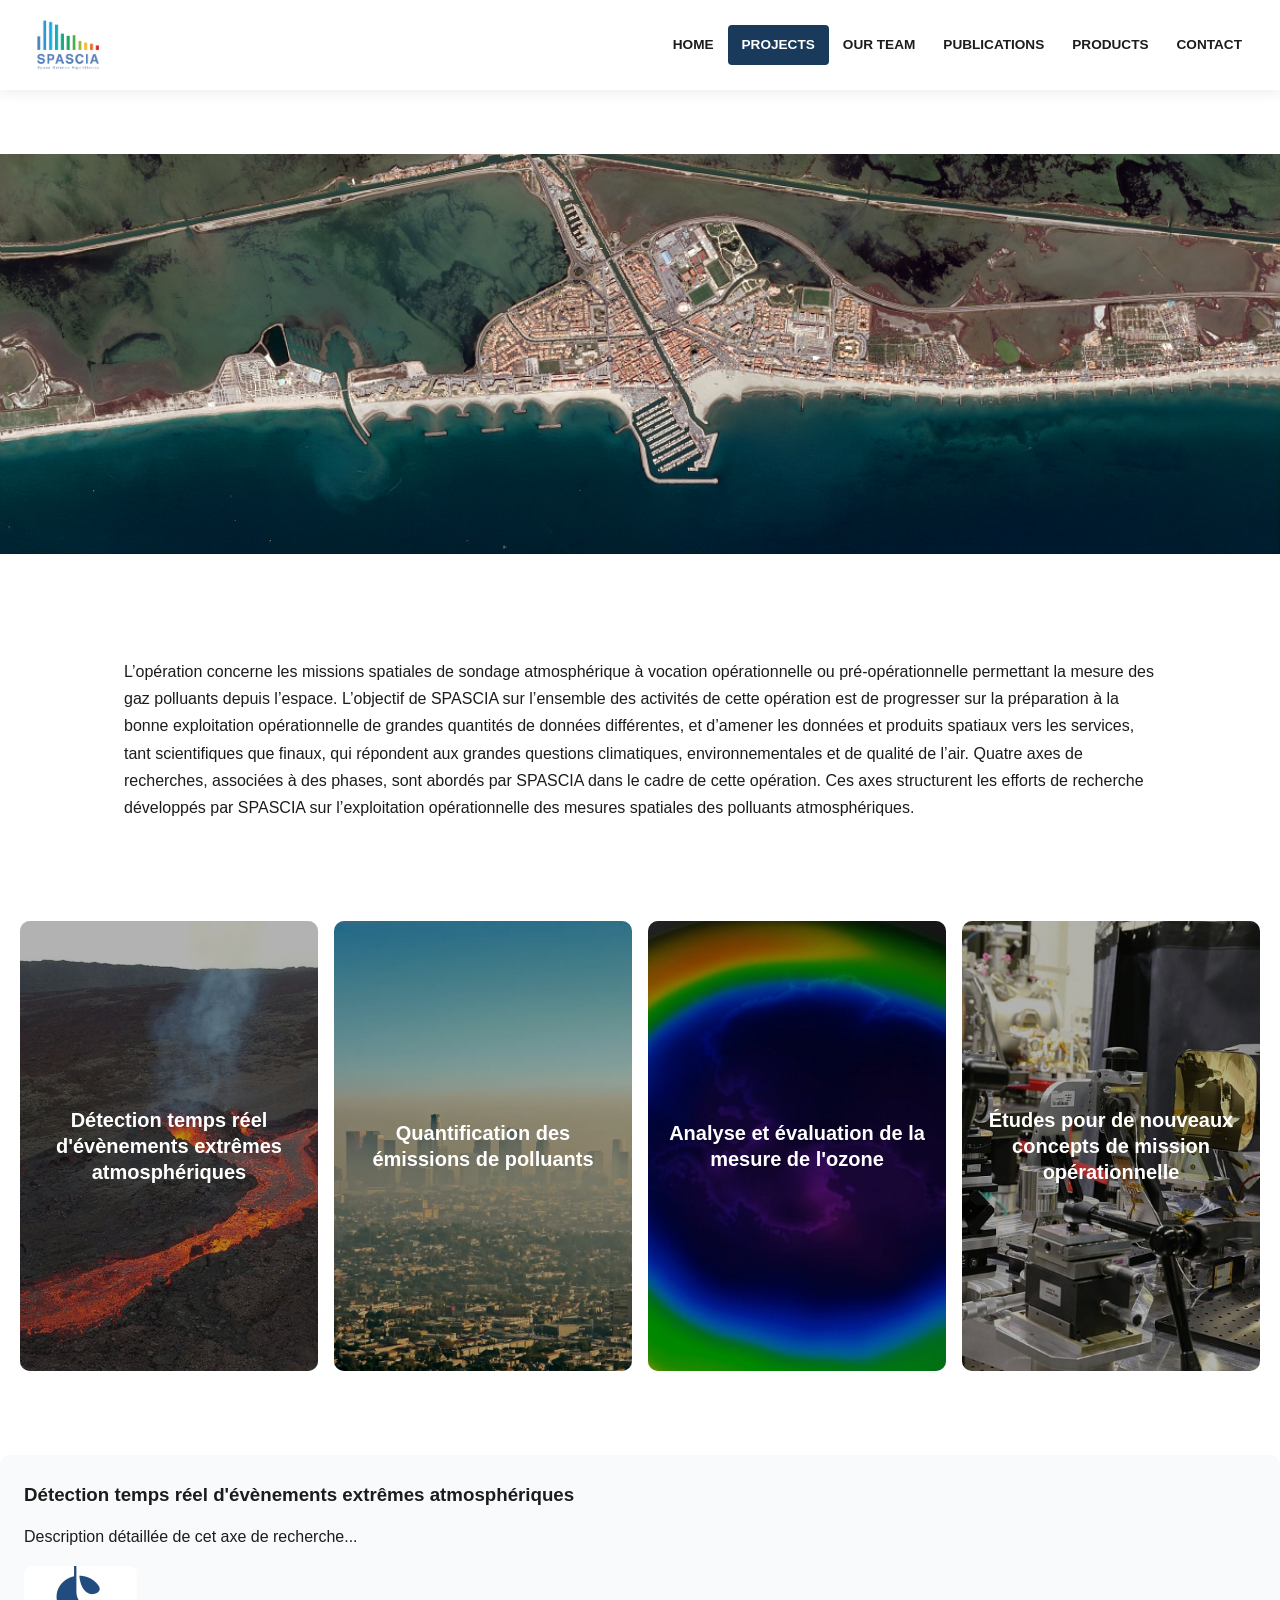
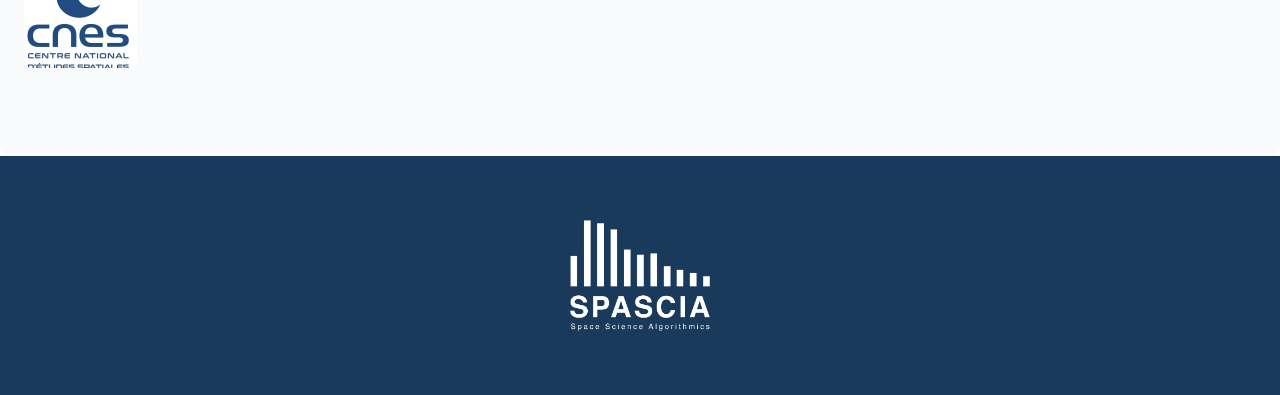
==== SpasciaV1/exomcash.html @ 48d67d58 "Premier test de GitHub Pages" ====
<!DOCTYPE html>
<html lang="en">

<head>

    <meta charset="UTF-8">
    <meta name="viewport" content="width=device-width, initial-scale=1.0">

    <title>SPASCIA – Space Science & Algorithmics</title>

    <!-- Google Fonts -->
    <link rel="preconnect" href="https://fonts.googleapis.com">
    <link rel="preconnect" href="https://fonts.gstatic.com" crossorigin>

    <link href="https://fonts.googleapis.com/css2?family=Playfair+Display:wght@400;700;800&display=swap" rel="stylesheet">

    <!-- CSS -->

    <link rel="stylesheet" href="../css/main.css">
    <link rel="stylesheet" href="../css/header.css">
    <link rel="stylesheet" href="../css/hero.css">
    <link rel="stylesheet" href="../css/cards.css">
    <link rel="stylesheet" href="../css/responsive.css">

</head>

<body>

<header>

    <div class="header-inner">

        <div class="nav-left">

            <a href="index.html" class="nav-logo">

                <img src="../Media/logo_spascia.jpg" alt="Spascia">

            </a>

        </div>

        <nav class="nav-center">

            <a href="index.html">Home</a>

            <a href="projects.html">Projects</a>

            <a href="team.html">Our team</a>

            <a href="publications.html">Publications</a>

            <a href="products.html">Products</a>

            <a href="contact.html">Contact</a>

        </nav>

    </div>

</header>

<main>

    <section id="exomcash_projects" class="page">

        <section class="hero-project-banner">

            <div class="hero-project-banner__media">
                <img src="../Media/exomcash.jpg" alt="Illustration exomcash" class="hero-project-banner__img">
            </div>

        </section>

        <section class="text-spascia">
            L’opération concerne les missions spatiales de sondage atmosphérique à vocation opérationnelle ou pré-opérationnelle permettant la mesure des gaz polluants depuis l’espace. 
            L’objectif de SPASCIA sur l’ensemble des activités de cette opération est de progresser sur la préparation à la bonne exploitation opérationnelle de grandes quantités de 
            données différentes, et d’amener les données et produits spatiaux vers les services, tant scientifiques que finaux, qui répondent aux grandes questions climatiques, 
            environnementales et de qualité de l’air.

            Quatre axes de recherches, associées à des phases, sont abordés par SPASCIA dans le cadre de cette opération. 
            Ces axes structurent les efforts de recherche développés par SPASCIA sur l’exploitation opérationnelle des mesures spatiales des polluants atmosphériques.
        </section>

        <section class="solutions"> 
            <div class="exomcash-grid">

                <div class="box" data-axe="detection">
                    <img src="../Media/volcan.jpg" class="hero-exomcash-img">
                    <div class="exom-overlay">
                        <h3>Détection temps réel d'évènements extrêmes atmosphériques</h3>
                    </div>
                </div>

                <div class="box" data-axe="quantification">
                    <img src="../Media/smog.webp" class="hero-exomcash-img">
                    <div class="exom-overlay">
                        <h3>Quantification des émissions de polluants</h3>
                    </div>
                </div>

                <div class="box" data-axe="ozone">
                    <img src="../Media/esa_ozone.jpg" class="hero-exomcash-img">
                    <div class="exom-overlay">
                        <h3>Analyse et évaluation de la mesure de l'ozone</h3>
                    </div>
                </div>

                <div class="box" data-axe="concepts">
                    <img src="../Media/iasiNG.jpg" class="hero-exomcash-img">
                    <div class="exom-overlay">
                        <h3>Études pour de nouveaux concepts de mission opérationnelle</h3>
                    </div>
                </div>
            </div>
        </section>

        <section class="axe-detail" id="axe-detail">
            <!-- Rempli dynamiquement par JS -->
        </section>



    </section>

</main>

<footer>
    <div class="footer-centered" role="contentinfo">

        <div class="footer-centered__container">
            
            <!-- Logo -->
            <a href="#" class="footer-centered__logo" aria-label="Homepage">
                <img src="../Media/logo_spascia_white.png">
            </a>
</footer>

<script src="../js/utils.js"></script>
<script src="../js/csv.js"></script>
<script src="../js/products.js"></script>
<script src="../js/pagination.js"></script>
<script src="../js/navigation.js"></script>
<script src="../js/slider.js"></script>
<script src="../js/main.js"></script>
<script src="../js/exomcash.js"></script>

</body>


</html>
---- css/main.css ----
/* =======================================
   VARIABLES
======================================= */

:root {

    --primary:#1a3a5c;

    --primary-light:#2a5a8c;

    --accent:#3e8bc4;

    --foreground:#1c1c1c;

    --foreground-light:#5a6270;

    --background:#ffffff;

    --bg-alt:#f5f7fa;

    --separator:#d0dce8;

    --radius:8px;

    --max-width:1080px;

    --nav-height:100px;

    --font-display: 'Playfair Display', Georgia, serif;

    --font-body: 'Source Sans 3', 'Helvetica Neue', sans-serif;


}

/* =======================================
   RESET
======================================= */

*,
*::before,
*::after{

    margin:0;

    padding:0;

    box-sizing:border-box;

}

html{

    scroll-behavior:smooth;

}

body{

    background:var(--background);

    color:var(--foreground);

    font-family:var(--font-body);

    font-size:16px;

    line-height:1.7;

}

img{

    display:block;

    max-width:100%;

}

a{

    color:inherit;

    text-decoration:none;

}

ul{

    list-style:none;

}

/* =======================================
   CONTAINERS
======================================= */

.container{

    width:min(100% - 48px,var(--max-width));

    margin:auto;

}

.text-spascia{

    max-width:var(--max-width);

    margin:auto;

    padding:40px 24px;

}

.text-spascia p{

    margin-bottom:20px;

    text-align:justify;

}

.text-spascia ol{

    padding-left:24px;

    margin-bottom:24px;

}

.home-title {
    font-size : 30px;
    font-weight: bold;
    max-width:var(--max-width);
    margin: auto;
    text-align: center;
}

/* =======================================
   UTILITAIRES
======================================= */

.hidden{

    display:none;

}

.center{

    text-align:center;

}

.mt-2{

    margin-top:2rem;

}

.mb-2{

    margin-bottom:2rem;

}
---- css/header.css ----
/* ── HEADER ── */


header {
  position: sticky;
  top: 0;
  z-index: 9999;
  background: var(--background);
  box-shadow: 0 2px 12px rgba(26, 58, 92, 0.10);
}

.header-inner {
  position: relative;
  display: flex;
  align-items: center;
  justify-content: space-between;
  padding: 0 24px;
  height: 90px;
}

/* Logo */
.nav-left { display: flex; align-items: center; gap: 12px; }
.nav-logo img { height: 70px; display: block; }

/* Navigation links */
.nav-center { display: flex; align-items: center; }

.nav-center a {
  font-size: 0.85rem;
  font-weight: 600;
  text-transform: uppercase;
  padding: 8px 14px;
  text-decoration: none;
  color: var(--foreground);
  border-radius: 4px;
  transition: background 0.2s, color 0.2s;
}

.nav-center a:hover,
.nav-center a.active {
  background: var(--primary);
  color: #fff;
}

/* ── FOOTER ── */


.footer-centered {
    background-color: var(--primary);
    color: white;
    padding: 2.5rem 1.5rem;
    border-top: 1px solid;
    text-align: center;
}

.footer-centered__container {
    max-width: 800px;
    margin: 0 auto;
    
    /* Core layout styles */
    display: flex;
    flex-direction: column;
    align-items: center;
    gap: 1.5rem;
}

.footer-centered__logo {
    display: block;
    width: 25%;
    height: auto;
}
---- css/hero.css ----
/* ==========================================================
   HERO SECTION
   ========================================================== */

.hero-section {
    position: relative;
    width: 100%;
    height: 100vh;
    min-height: 600px;
    overflow: hidden;
    display: flex;
    align-items: center;
}


/* ==========================================================
   BACKGROUND FALLBACK
   ========================================================== */

.hero-video-fallback {
    position: absolute;
    inset: 0;

    background: linear-gradient(
        135deg,
        #051a2e 0%,
        #0c3a5a 25%,
        #0C80A1 60%,
        #0a5f78 100%
    );

    background-size: 400% 400%;

    animation: gradientShift 12s ease infinite;

    z-index: 0;
}

@keyframes gradientShift {

    0%,
    100% {
        background-position: 0% 50%;
    }

    50% {
        background-position: 100% 50%;
    }

}


/* ==========================================================
   STARS
   ========================================================== */

.hero-stars {

    position: absolute;

    inset: 0;

    z-index: 1;

    pointer-events: none;

    background-image:
        radial-gradient(1px 1px at 15% 20%, rgba(255,255,255,.7) 0%, transparent 100%),
        radial-gradient(1px 1px at 35% 60%, rgba(255,255,255,.5) 0%, transparent 100%),
        radial-gradient(1.5px 1.5px at 55% 35%, rgba(255,255,255,.6) 0%, transparent 100%),
        radial-gradient(1px 1px at 75% 70%, rgba(255,255,255,.4) 0%, transparent 100%),
        radial-gradient(1px 1px at 90% 15%, rgba(255,255,255,.5) 0%, transparent 100%),
        radial-gradient(1px 1px at 5% 80%, rgba(255,255,255,.3) 0%, transparent 100%),
        radial-gradient(1.5px 1.5px at 65% 90%, rgba(255,255,255,.4) 0%, transparent 100%),
        radial-gradient(1px 1px at 25% 45%, rgba(255,255,255,.6) 0%, transparent 100%),
        radial-gradient(1px 1px at 80% 40%, rgba(255,255,255,.3) 0%, transparent 100%),
        radial-gradient(2px 2px at 45% 10%, rgba(255,255,255,.5) 0%, transparent 100%);

    animation: twinkle 6s ease-in-out infinite alternate;

}

@keyframes twinkle {

    from {
        opacity: .6;
    }

    to {
        opacity: 1;
    }

}


/* ==========================================================
   VIDEO
   ========================================================== */

.hero-video-bg {

    position: absolute;

    inset: 0;

    width: 100%;

    height: 100%;

    object-fit: cover;

    z-index: 0;

}


/* ==========================================================
   OVERLAY
   ========================================================== */

.hero-overlay {

    position: absolute;

    inset: 0;

    z-index: 2;

    background: linear-gradient(
        to right,
        rgba(5,26,46,.78) 0%,
        rgba(5,26,46,.55) 55%,
        rgba(5,26,46,.20) 100%
    );

}


/* ==========================================================
   CONTENT
   ========================================================== */

.hero-content {

    position: relative;

    z-index: 3;

    width: 100%;

    max-width: var(--max-width);

    margin: 0 auto;

    padding: 0 2rem;

    padding-top: var(--nav-height);

}

.hero-text {

    max-width: 560px;

}


/* ==========================================================
   ANIMATIONS
   ========================================================== */

.hero-eyebrow,
.hero-title,
.hero-subtitle,
.hero-cta {

    opacity: 0;

    transform: translateY(20px);

}


/* ==========================================================
   EYEBROW
   ========================================================== */

.hero-eyebrow {

    margin-bottom: 1rem;

    color: rgba(255,255,255,.65);

    text-transform: uppercase;

    letter-spacing: .2em;

    font-weight: 600;

    font-family: var(--font-display);

    animation: heroFadeUp .8s ease .3s forwards;

}


/* ==========================================================
   TITLE
   ========================================================== */

.hero-title {

    margin-bottom: 1.25rem;

    color: white;

    line-height: 1.1;

    font-size: clamp(2.5rem,5vw,4rem);

    font-family: var(--font-display);

    font-weight: 800;

    letter-spacing: -.03em;

    animation: heroFadeUp .8s ease .5s forwards;

}

.hero-title .accent {

    color: #4fc3e8;

}


/* ==========================================================
   SUBTITLE
   ========================================================== */

.hero-subtitle {

    margin-bottom: 2.5rem;

    color: rgba(255,255,255,.82);

    font-size: 1.05rem;

    line-height: 1.65;

    animation: heroFadeUp .8s ease .7s forwards;

}


/* ==========================================================
   CTA
   ========================================================== */

.hero-cta {

    animation: heroFadeUp .8s ease .9s forwards;

}

.btn-discover {

    display: inline-flex;

    align-items: center;

    gap: .6rem;

    padding: .85rem 2rem;

    border: 2px solid transparent;

    border-radius: 4px;

    background: var(--primary);

    color: white;

    cursor: pointer;

    text-transform: uppercase;

    text-decoration: none;

    letter-spacing: .06em;

    font-size: .9rem;

    font-weight: 700;

    font-family: var(--font-display);

    box-shadow: 0 4px 24px rgba(12,128,161,.35);

    transition:
        background .25s ease,
        transform .2s ease,
        box-shadow .25s ease;

}

.btn-discover:hover {

    background: #0a6e8c;

    color: white;

    text-decoration: none;

    transform: translateY(-2px);

    box-shadow: 0 8px 32px rgba(12,128,161,.45);

}

.btn-discover svg {

    transition: transform .25s ease;

}

.btn-discover:hover svg {

    transform: translateY(3px);

}


/* ==========================================================
   HERO IMAGE
   ========================================================== */

.hero-image {

    max-width: 860px;

    margin: 32px auto;

    overflow: hidden;

    border-radius: var(--radius);

    box-shadow: 0 8px 32px rgba(26,58,92,.15);

}

.hero-image img {

    width: 100%;

    display: block;

}


/* ==========================================================
   FADE ANIMATION
   ========================================================== */

@keyframes heroFadeUp {

    to {

        opacity: 1;

        transform: translateY(0);

    }

}
---- css/cards.css ----
/* ==========================================================
   CARDS
   ========================================================== */

/* ---------- Section globale ---------- */

.solutions,
.projects {
    padding: 60px 20px;
}


/* ---------- Grille classique (3 colonnes) ---------- */

.grid3 {
    display: grid;
    grid-template-columns: repeat(3, 1fr);
    gap: 20px;
    margin-bottom: 40px;
}


/* ---------- Grille Exomcash (4 colonnes) ---------- */

.exomcash-grid {
  display: grid;
  grid-template-columns: repeat(4, 1fr);
  gap: 16px;
}

.box {
  position: relative;      /* nécessaire pour positionner l'image et l'overlay */
  padding: 0;
  background: #e5e7eb;     /* couleur de secours si pas d'image */
  border-radius: 10px;
  text-align: center;
  height: 450px;
  cursor: pointer;
  overflow: hidden;        /* pour rogner proprement l'image */
  transition: transform 0.15s ease, box-shadow 0.2s ease;
}

.box:hover {
  transform: translateY(-2px);
  box-shadow: 0 6px 16px rgba(0,0,0,.15);
}

.box.active {
  outline: 3px solid #93c5fd;
  outline-offset: -3px;
}

.hero-exomcash-img {
  position: absolute;
  inset: 0;
  width: 100%;
  height: 100%;
  object-fit: cover;       /* rogne l'image pour remplir la case */
  object-position: center;
  z-index: 1;
}

.exom-overlay {
  position: absolute;
  inset: 0;
  z-index: 2;
  display: flex;
  align-items: center;
  justify-content: center;
  padding: 0 20px;
  background: rgba(0,0,0,.30);
  transition: background 0.2s ease;
}

.box:hover .exom-overlay {
  background: rgba(0,0,0,.55);
}

.exom-overlay h3 {
  color: white;
  font-size: 20px;
  line-height: 1.3;
  text-align: center;
  margin: 0;
}


/* ---------- Zone de détail (contenu dynamique sous la grille) ---------- */

.axe-detail {
  margin-top: 24px;
  padding: 24px;
  border-radius: 10px;
  background: #f9fafb;
  min-height: 300px;
}

.axe-detail__title {
  margin-bottom: 12px;
}

.axe-detail__img {
  max-width: 100%;
  border-radius: 8px;
  margin: 16px 0;
}


/* ---------- Carte générique (.card) ---------- */

.card {
    position: relative;
    overflow: hidden;
    border-radius: 12px;
    cursor: pointer;
    height: 400px;
}

.card-link {
    display: block;
    text-decoration: none;
    color: inherit;
}

.card-link .card {
    cursor: pointer;
}

.card img {
    position: absolute;
    top: 0;
    left: 0;
    width: 100%;
    height: 100%;
    object-fit: cover;
    display: block;
    transition: transform .4s ease;
}

.card:hover img {
    transform: scale(1.1);
}


/* ---------- Overlay générique (.overlay, cartes classiques) ---------- */

.overlay {
    position: absolute;
    inset: 0;
    display: flex;
    align-items: center;
    justify-content: center;
    background: rgba(0,0,0,.40);
}

.overlay h3 {
    color: white;
    font-size: 22px;
    text-align: center;
    padding: 0 15px;
}


/* ==========================================================
   DESCRIPTIONS
   ========================================================== */

.card-descriptions {
    display: grid;
    grid-template-columns: repeat(3,1fr);
    gap: 20px;
    margin: 0 auto;
    padding: 0 20px;
}

.card-descriptions p {
    text-align: justify;
    font-size: 1.1rem;
    line-height: 1.7;
}


/* ==========================================================
   PROJECT BANNER
   ========================================================== */

.hero-project-banner {
    position: relative;
    width: 100%;
    margin: 4rem 0;
}

.hero-project-banner__media {
    width: 100%;
    height: 400px;
    overflow: hidden;
}

.hero-project-banner__img {
    width: 100%;
    height: 100%;
    object-fit: cover;
    object-position: center;
}

.hero-project-banner__label {
    position: absolute;
    left: 0;
    bottom: -50px;
    width: 600px;
    height: 150px;
    display: flex;
    align-items: center;
    background: #0c3a5a;
    border-radius: 0 4px 4px 0;
    padding: .8rem 1.5rem;
    box-shadow: 0 4px 10px rgba(0,0,0,.10);
}

.hero-project-banner__label h1 {
    margin: 0;
    color: white;
    font-family: var(--font-display);
    font-size: 2.5rem;
}

.hero-project-banner__caption {
    position: absolute;
    right: 10px;
    bottom: 10px;
    padding: 2px 6px;
    border-radius: 3px;
    background: rgba(0,0,0,.40);
    color: white;
    font-size: .7rem;
}
---- css/responsive.css ----
/* ==========================================================
   RESPONSIVE
   ========================================================== */


/* ==========================================================
   TABLETTE
   ========================================================== */

@media (max-width: 992px) {

    /* ---------- Header ---------- */

    .header-inner {

        padding: 0 16px;

    }

    .nav-center {

        gap: 4px;

    }

    .nav-center a {

        padding: 8px 10px;

        font-size: .8rem;

    }


    /* ---------- Hero ---------- */

    .hero-content {

        padding: 0 1.5rem;

        padding-top: var(--nav-height);

    }

    .hero-title {

        font-size: clamp(2.2rem, 6vw, 3.5rem);

    }

    .hero-subtitle {

        font-size: 1rem;

    }


    /* ---------- Cartes ---------- */

    .grid3 {

        grid-template-columns: repeat(2, 1fr);

    }

    .card-descriptions {

        grid-template-columns: repeat(2, 1fr);

    }


    /* ---------- Project Banner ---------- */

    .hero-project-banner__media {

        height: 280px;

    }

    .hero-project-banner__label {

        width: 380px;

        height: 150px;

        bottom: -35px;

    }

    .hero-project-banner__label h1 {

        font-size: 2rem;

    }

}


/* ==========================================================
   MOBILE
   ========================================================== */

@media (max-width: 768px) {

    /* ---------- Header ---------- */

    .header-inner {

        flex-direction: column;

        justify-content: center;

        height: auto;

        padding: 20px;

    }

    .nav-left {

        margin-bottom: 15px;

    }

    .nav-logo img {

        height: 60px;

    }

    .nav-center {

        flex-wrap: wrap;

        justify-content: center;

    }

    .nav-center a {

        padding: 8px;

    }


    /* ---------- Hero ---------- */

    .hero-section {

        min-height: 500px;

    }

    .hero-content {

        padding: 0 24px;

    }

    .hero-text {

        max-width: 100%;

    }

    .hero-title {

        font-size: 2.4rem;

    }

    .hero-subtitle {

        font-size: .95rem;

    }


    /* ---------- Image ---------- */

    .hero-image {

        margin: 24px 16px;

    }


    /* ---------- Texte ---------- */

    .text-spascia {

        padding: 32px 20px;

    }


    /* ---------- Cartes ---------- */

    .grid3 {

        grid-template-columns: 1fr;

    }

    .card-descriptions {

        grid-template-columns: 1fr;

    }


    /* ---------- Project Banner ---------- */

    .hero-project-banner__media {

        height: 180px;

    }

    .hero-project-banner__label {

        width: 280px;

        height: 90px;

        bottom: -15px;

        padding: 1rem;

    }

    .hero-project-banner__label h1 {

        font-size: 1.4rem;

    }

    .hero-project-banner__caption {

        display: none;

    }


    /* ---------- Tableau ---------- */

    .data-table-section {

        padding: 0 16px 40px;

    }

    .data-table-meta {

        flex-direction: column;

        align-items: flex-start;

    }

}


/* ==========================================================
   PETITS SMARTPHONES
   ========================================================== */

@media (max-width: 480px) {

    .hero-title {

        font-size: 2rem;

    }

    .hero-eyebrow {

        font-size: .75rem;

    }

    .hero-subtitle {

        font-size: .9rem;

    }

    .btn-discover {

        width: 100%;

        justify-content: center;

    }

    .text-spascia {

        padding: 24px 16px;

    }

    .article-header h1 {

        font-size: 2rem;

    }

}
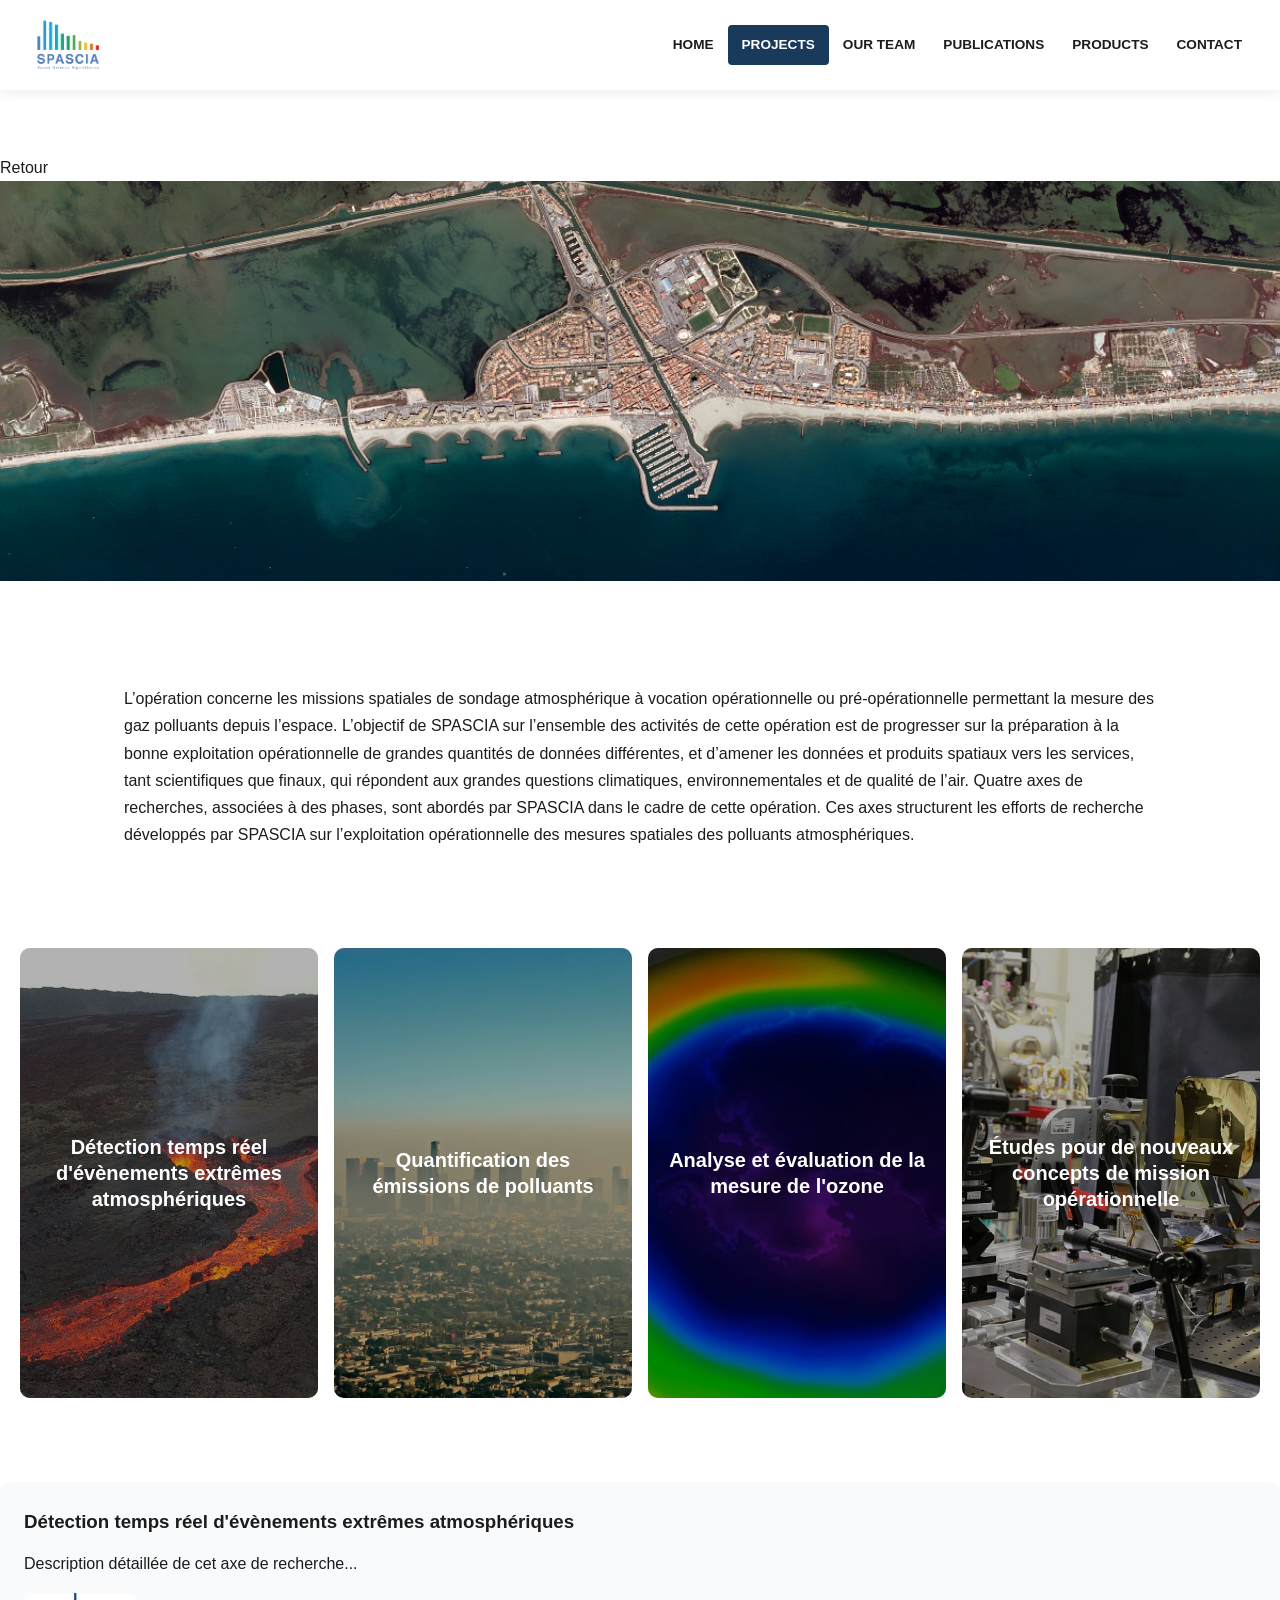
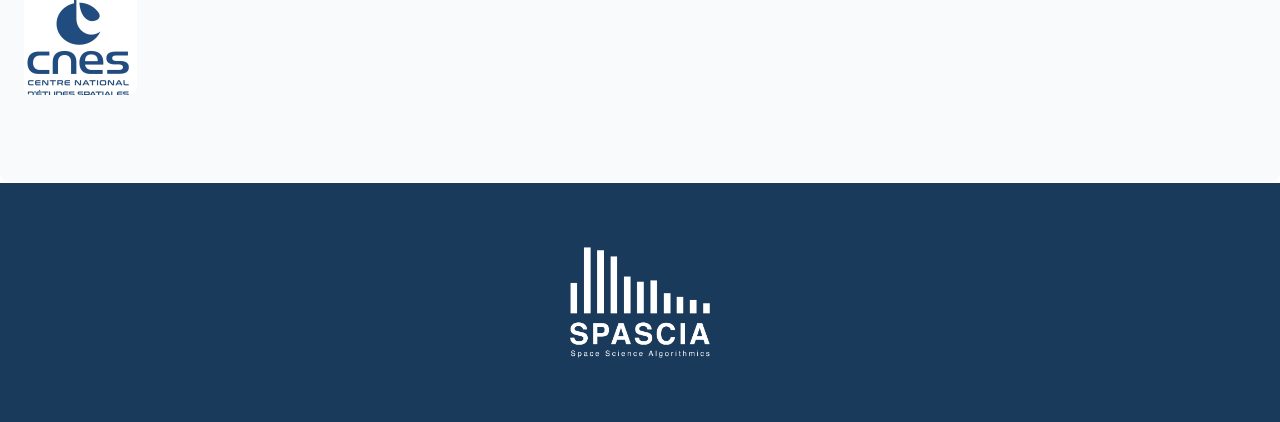
==== commit 3bc7cd38: "back button" ====
--- a/SpasciaV1/exomcash.html
+++ b/SpasciaV1/exomcash.html
@@ -42,7 +42,7 @@
 
         <nav class="nav-center">
 
-            <a href="index.html">Home</a>
+            <a href="home.html">Home</a>
 
             <a href="projects.html">Projects</a>
 
@@ -65,6 +65,10 @@
     <section id="exomcash_projects" class="page">
 
         <section class="hero-project-banner">
+
+                <a href="projects.html" class="btn-back">
+                    Retour
+                </a>
 
             <div class="hero-project-banner__media">
                 <img src="../Media/exomcash.jpg" alt="Illustration exomcash" class="hero-project-banner__img">
--- a/css/hero.css
+++ b/css/hero.css
@@ -373,4 +373,34 @@
 
     }
 
-}+}
+
+/* ==========================================================
+   BACK BUTTON
+   ========================================================== */
+
+.back-button {
+    border-radius: 4px;
+    background-color: #0a6e8c;
+    border: none;
+    color: #FFFFFF;
+    text-align: center;
+    font-size: 28px;
+    padding: 20px;
+    transition: all 0.5s;
+    cursor: pointer;
+    margin: 5px;
+}
+
+.back-button > span {
+  cursor: pointer;
+  display: inline-block;
+  transition: 0.5s;
+  content: '« ';
+  position: absolute;
+  opacity: 0;
+  top: 0;
+  left: 0px;
+  transition: 0.5s;
+}
+
--- a/css/cards.css
+++ b/css/cards.css
@@ -25,6 +25,12 @@
 .exomcash-grid {
   display: grid;
   grid-template-columns: repeat(4, 1fr);
+  gap: 16px;
+}
+
+.megese-grid {
+  display: grid;
+  grid-template-columns: repeat(3, 1fr);
   gap: 16px;
 }
 
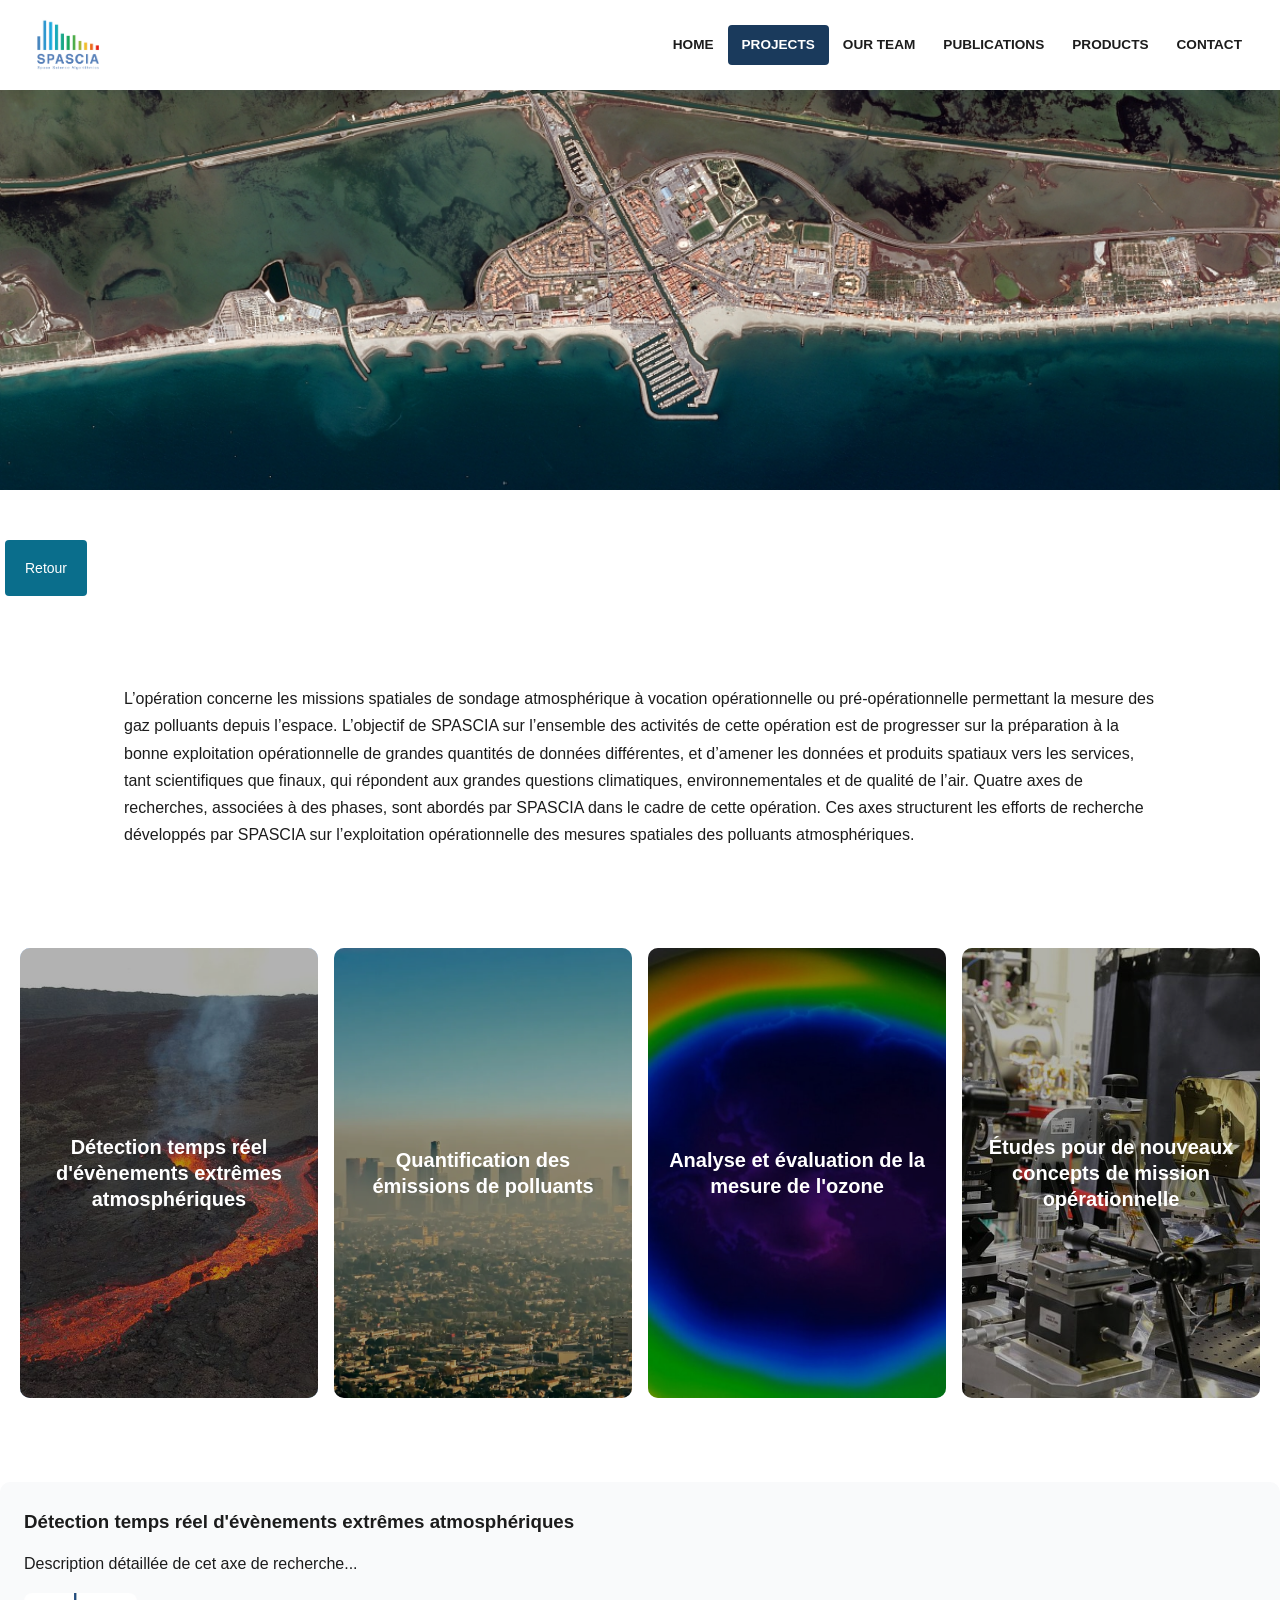
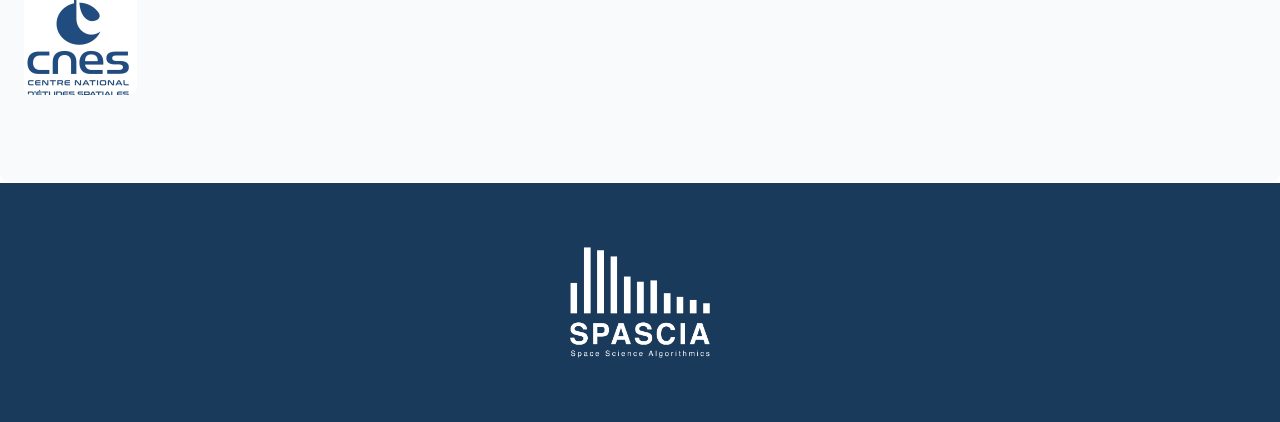
==== commit 3fa76858: "back button" ====
--- a/SpasciaV1/exomcash.html
+++ b/SpasciaV1/exomcash.html
@@ -62,6 +62,10 @@
 
 <main>
 
+    <div class="hero-project-banner__media">
+        <img src="../Media/exomcash.jpg" alt="Illustration exomcash" class="hero-project-banner__img">
+    </div>
+
     <section id="exomcash_projects" class="page">
 
         <section class="hero-project-banner">
@@ -69,10 +73,6 @@
                 <a href="projects.html" class="btn-back">
                     Retour
                 </a>
-
-            <div class="hero-project-banner__media">
-                <img src="../Media/exomcash.jpg" alt="Illustration exomcash" class="hero-project-banner__img">
-            </div>
 
         </section>
 
--- a/css/hero.css
+++ b/css/hero.css
@@ -379,23 +379,27 @@
    BACK BUTTON
    ========================================================== */
 
-.back-button {
+.btn-back {
     border-radius: 4px;
     background-color: #0a6e8c;
     border: none;
     color: #FFFFFF;
     text-align: center;
-    font-size: 28px;
+    font-size: 14px;
     padding: 20px;
     transition: all 0.5s;
     cursor: pointer;
     margin: 5px;
 }
 
-.back-button > span {
+.btn-back > span {
   cursor: pointer;
   display: inline-block;
+  position: relative;
   transition: 0.5s;
+}
+
+.btn-back > span:after {
   content: '« ';
   position: absolute;
   opacity: 0;
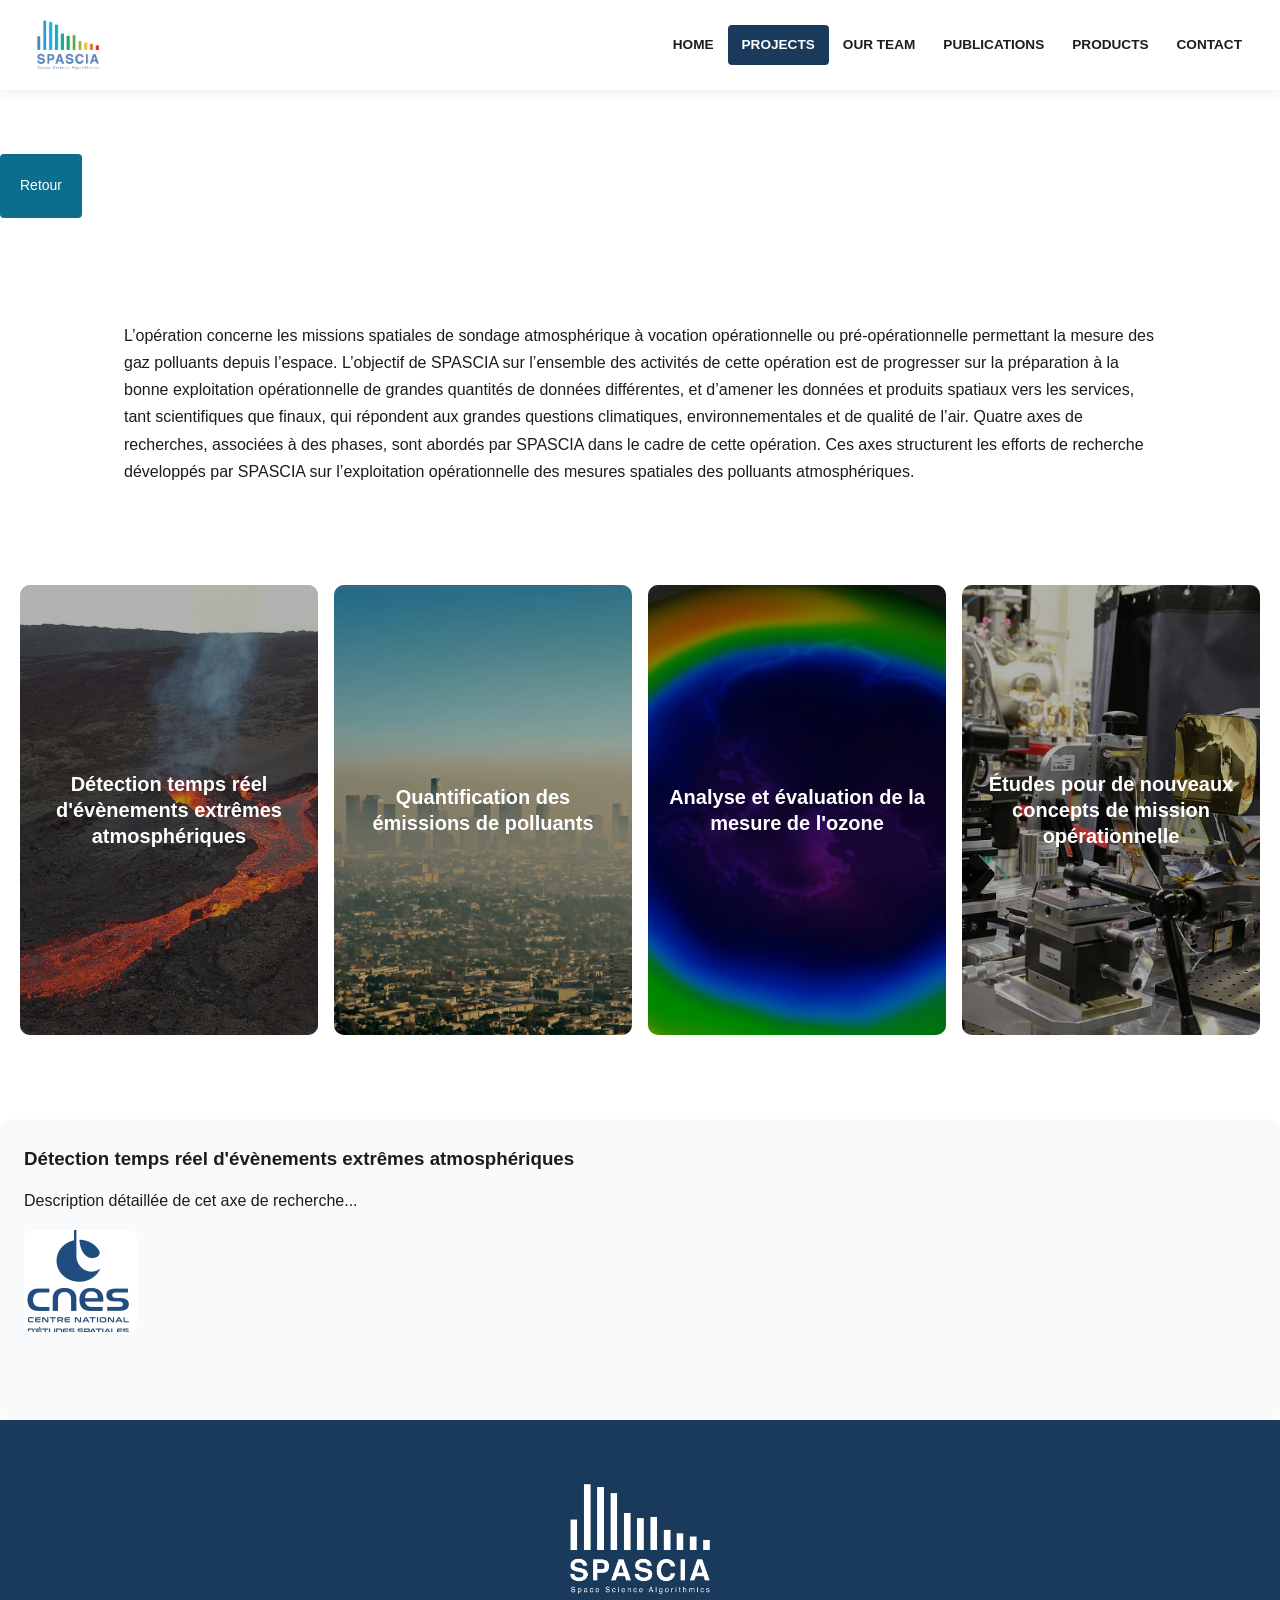
==== commit 78374b3d: "back button" ====
--- a/SpasciaV1/exomcash.html
+++ b/SpasciaV1/exomcash.html
@@ -62,17 +62,13 @@
 
 <main>
 
-    <div class="hero-project-banner__media">
-        <img src="../Media/exomcash.jpg" alt="Illustration exomcash" class="hero-project-banner__img">
-    </div>
-
     <section id="exomcash_projects" class="page">
 
         <section class="hero-project-banner">
 
-                <a href="projects.html" class="btn-back">
-                    Retour
-                </a>
+            <a href="projects.html" class="btn-back">
+                <span>Retour</span>
+            </a>
 
         </section>
 
--- a/css/hero.css
+++ b/css/hero.css
@@ -380,31 +380,39 @@
    ========================================================== */
 
 .btn-back {
+    display: inline-block;
+    padding: 20px;
+    border: none;
     border-radius: 4px;
     background-color: #0a6e8c;
-    border: none;
-    color: #FFFFFF;
+    color: #fff;
+    text-decoration: none;
     text-align: center;
     font-size: 14px;
-    padding: 20px;
-    transition: all 0.5s;
     cursor: pointer;
-    margin: 5px;
-}
-
-.btn-back > span {
-  cursor: pointer;
-  display: inline-block;
-  position: relative;
-  transition: 0.5s;
-}
-
-.btn-back > span:after {
-  content: '« ';
-  position: absolute;
-  opacity: 0;
-  top: 0;
-  left: 0px;
-  transition: 0.5s;
-}
-
+    transition: 0.5s;
+}
+
+.btn-back span {
+    display: inline-block;
+    position: relative;
+    transition: 0.5s;
+}
+
+.btn-back span::before {
+    content: "«";
+    position: absolute;
+    left: -18px;
+    opacity: 0;
+    transition: 0.5s;
+}
+
+.btn-back:hover span {
+    padding-left: 18px;
+}
+
+.btn-back:hover span::before {
+    opacity: 1;
+    left: 0;
+}
+
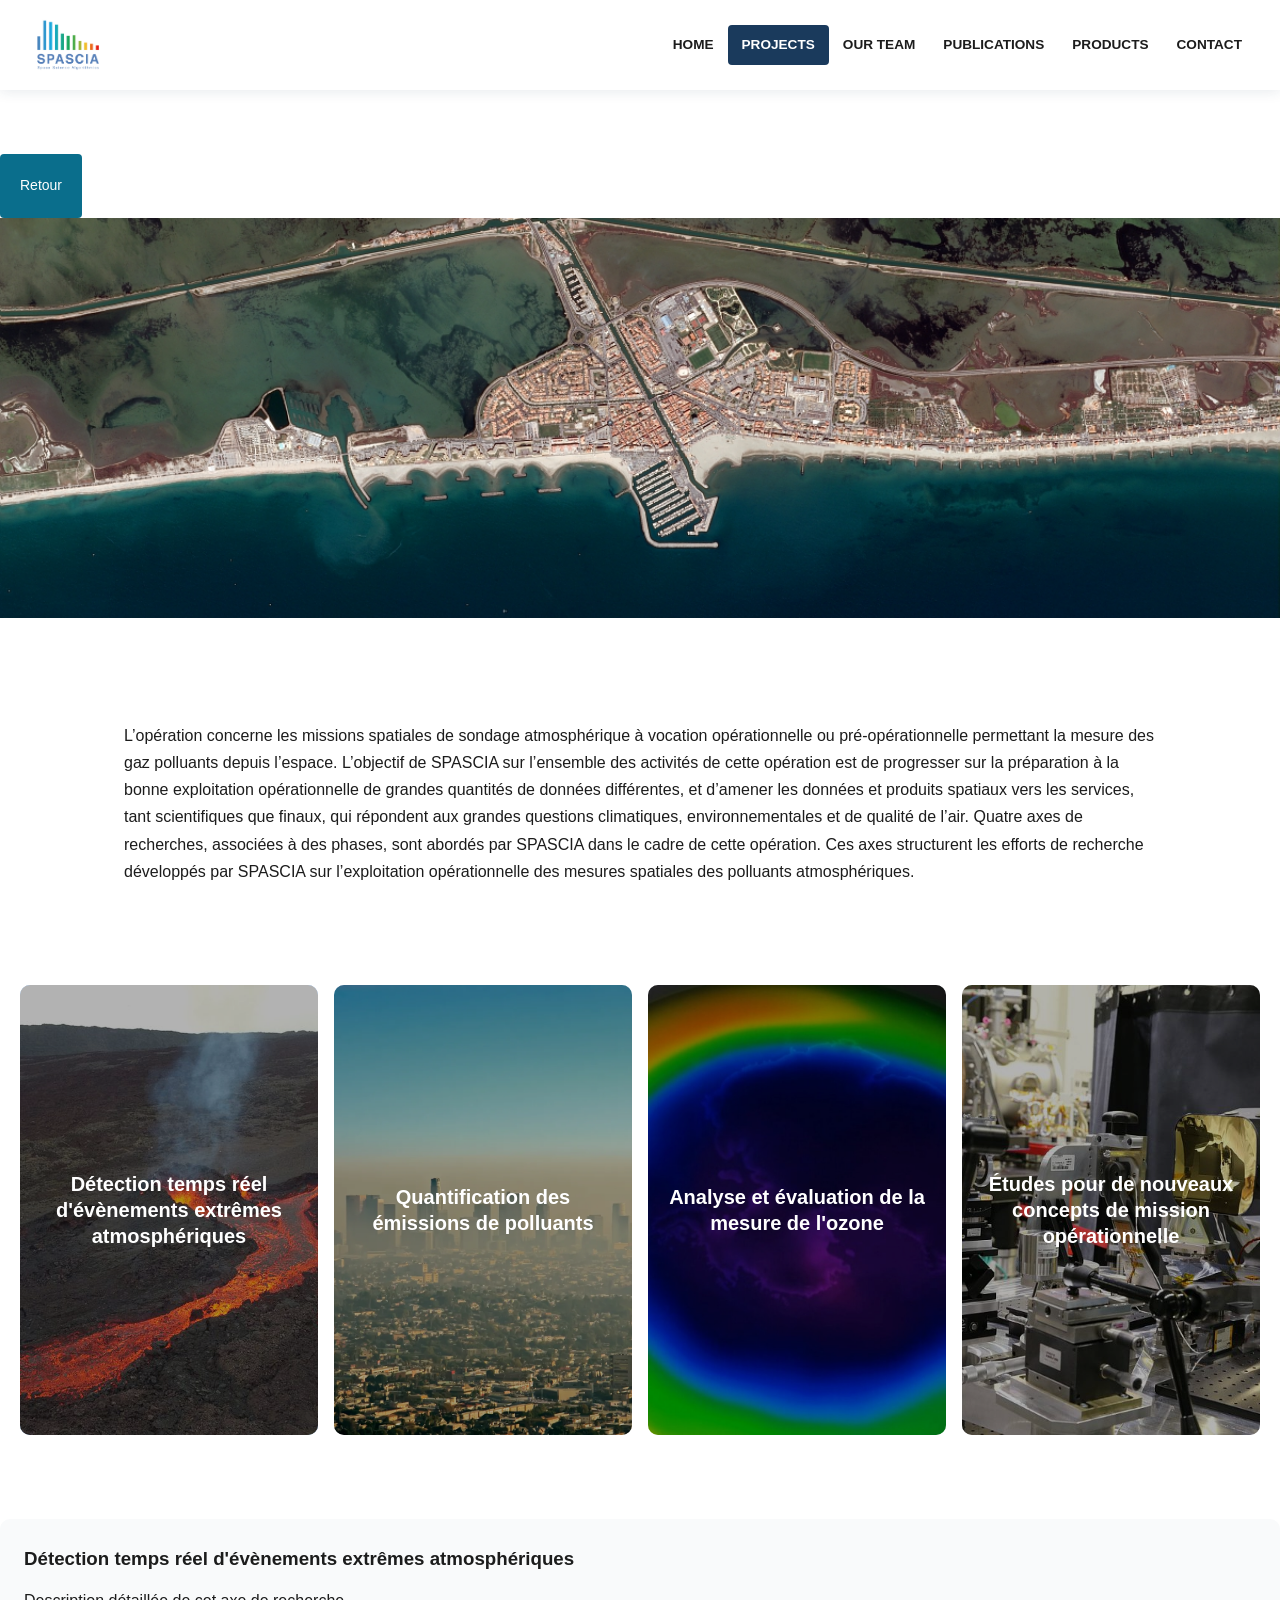
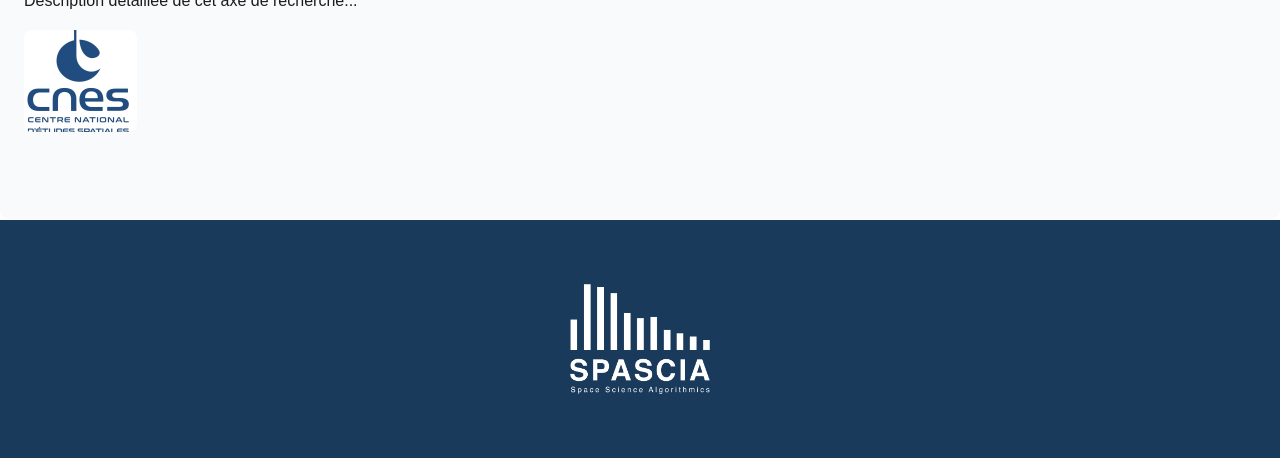
==== commit efe4fd4e: "back button" ====
--- a/SpasciaV1/exomcash.html
+++ b/SpasciaV1/exomcash.html
@@ -66,9 +66,13 @@
 
         <section class="hero-project-banner">
 
-            <a href="projects.html" class="btn-back">
-                <span>Retour</span>
-            </a>
+                <a href="projects.html" class="btn-back">
+                    Retour
+                </a>
+
+                <div class="hero-project-banner__media">
+                    <img src="../Media/exomcash.jpg" alt="Illustration exomcash" class="hero-project-banner__img">
+                </div>
 
         </section>
 
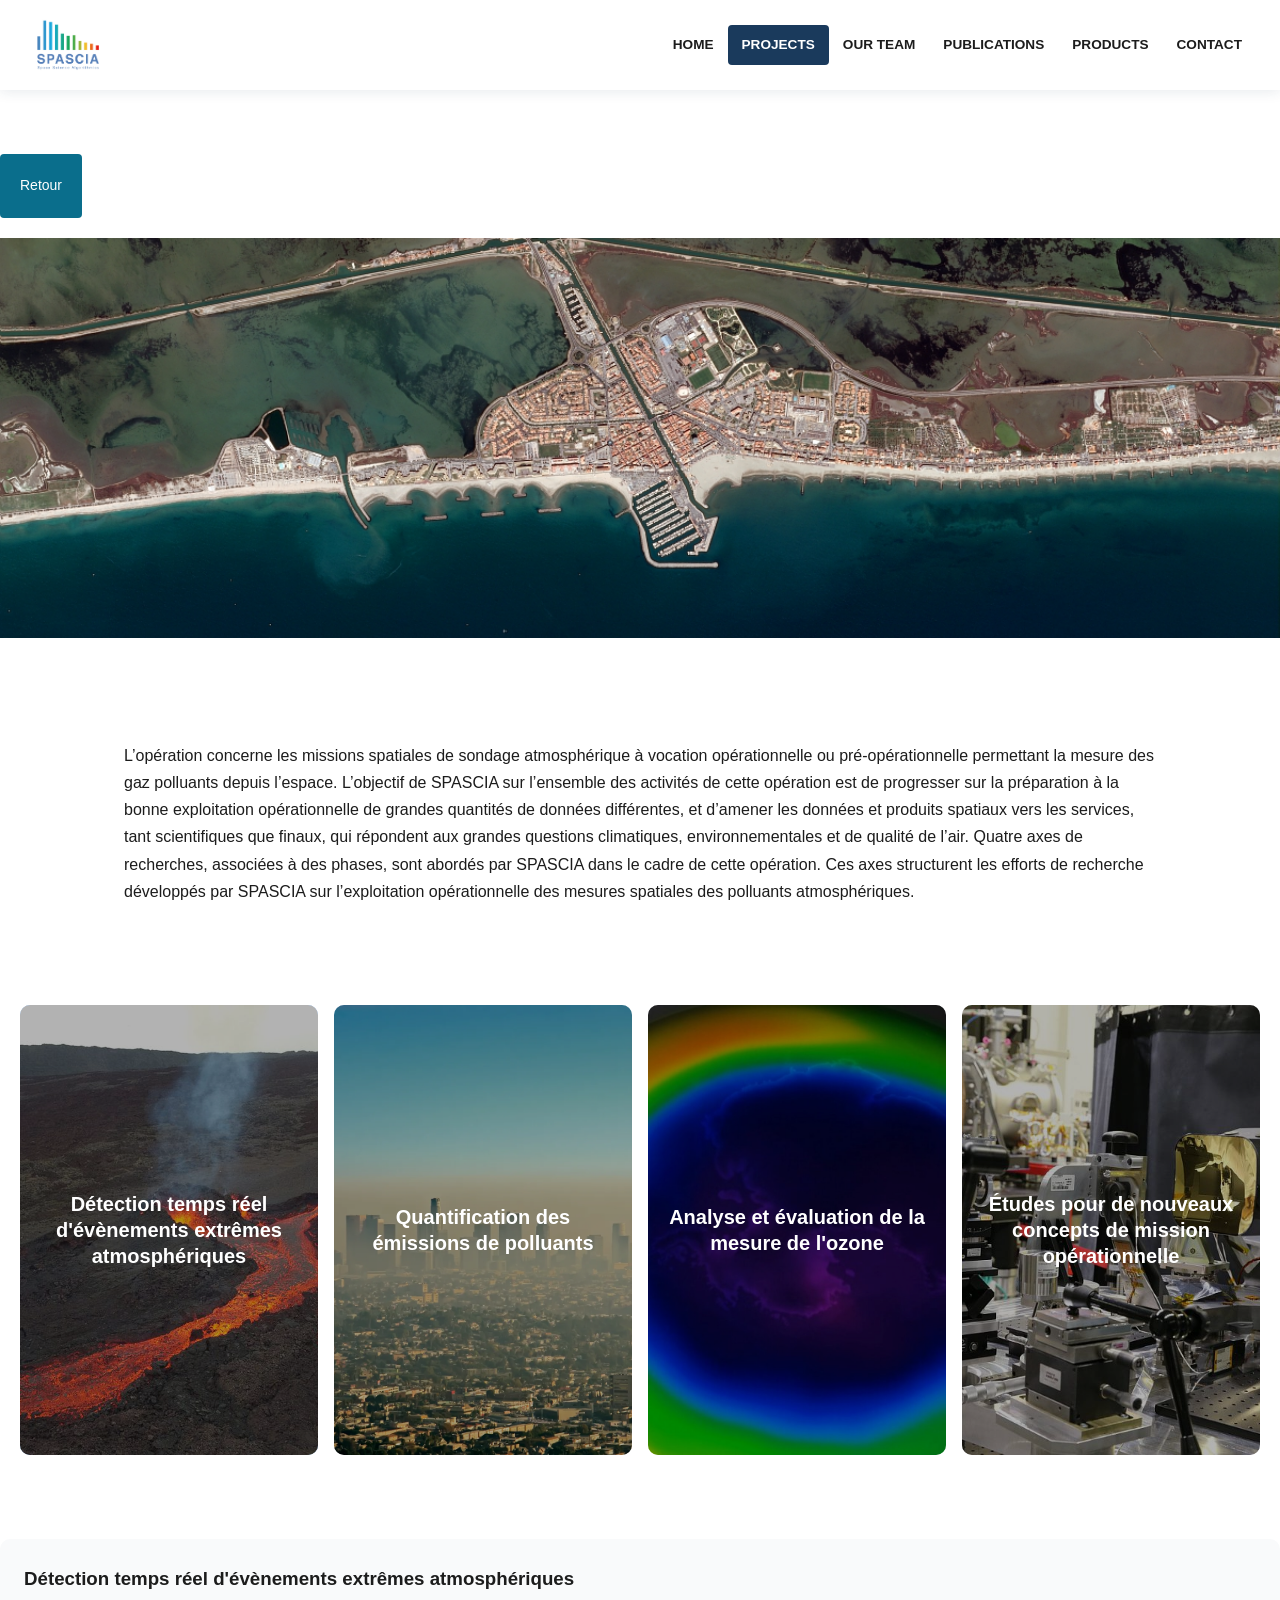
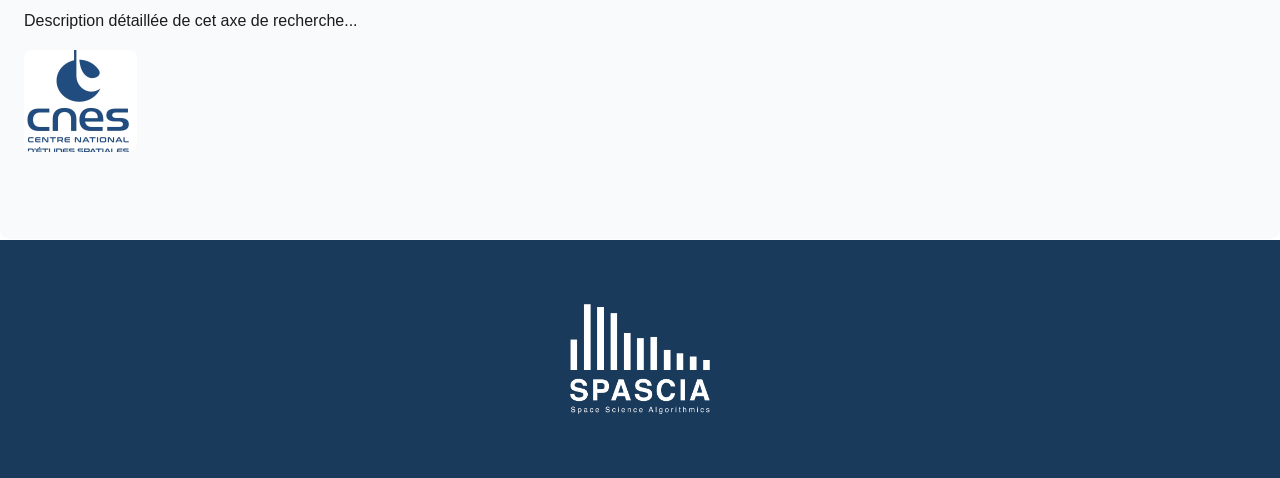
==== commit 9845b167: "back button" ====
--- a/SpasciaV1/exomcash.html
+++ b/SpasciaV1/exomcash.html
@@ -67,7 +67,7 @@
         <section class="hero-project-banner">
 
                 <a href="projects.html" class="btn-back">
-                    Retour
+                    <span>Retour</span>
                 </a>
 
                 <div class="hero-project-banner__media">
--- a/css/hero.css
+++ b/css/hero.css
@@ -391,6 +391,7 @@
     font-size: 14px;
     cursor: pointer;
     transition: 0.5s;
+    margin-bottom: 20px;
 }
 
 .btn-back span {
@@ -399,7 +400,7 @@
     transition: 0.5s;
 }
 
-.btn-back span::before {
+.btn-back span::after {
     content: "«";
     position: absolute;
     left: -18px;
@@ -411,7 +412,7 @@
     padding-left: 18px;
 }
 
-.btn-back:hover span::before {
+.btn-back:hover span::after {
     opacity: 1;
     left: 0;
 }
